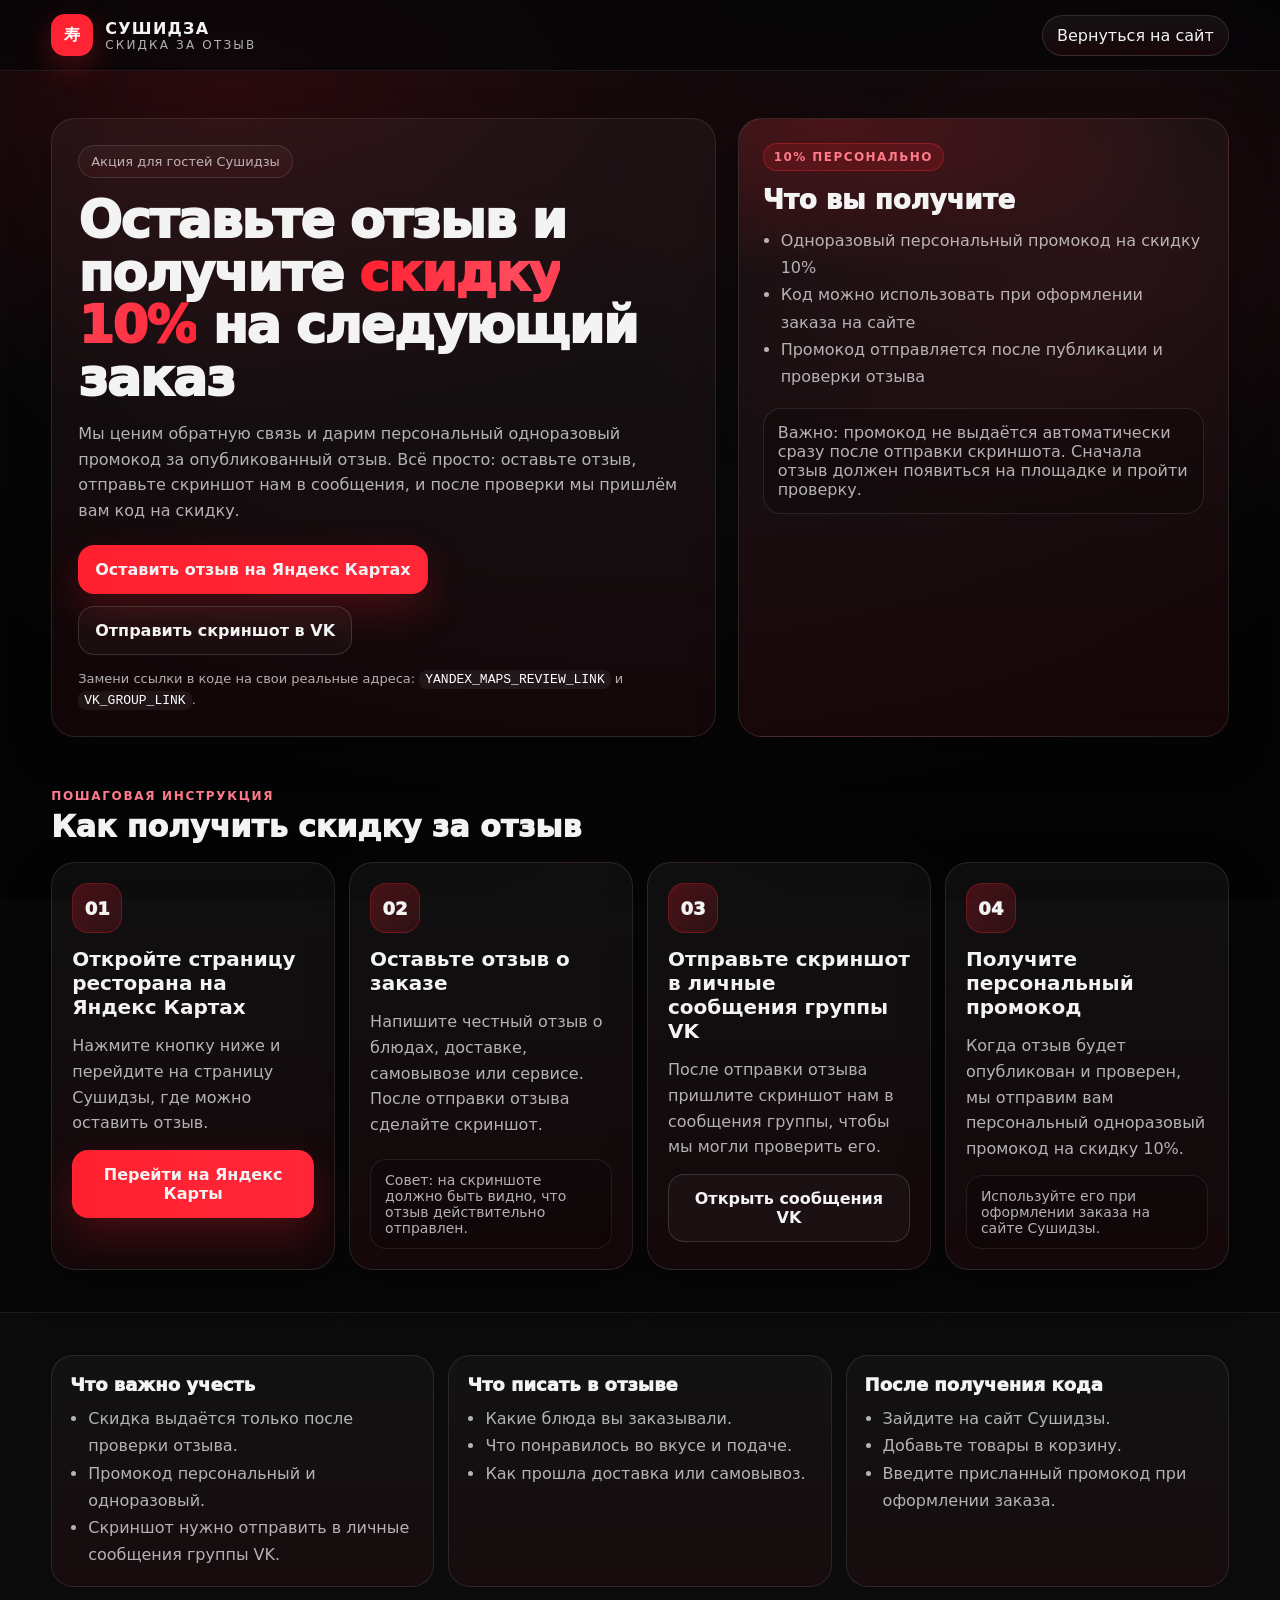
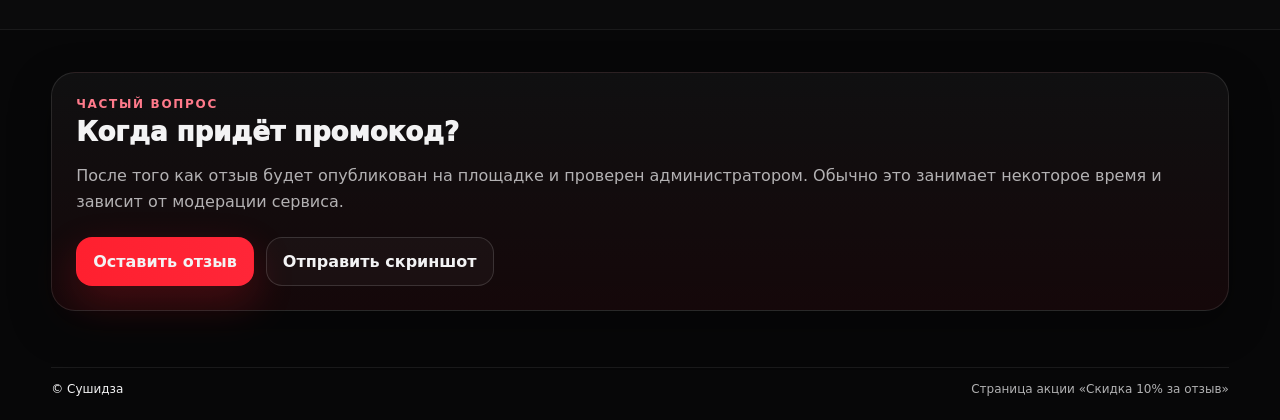
==== promo-reviews/index.html @ 4ba46c27 "Add files via upload" ====
<!doctype html>
<html lang="ru">
<head>
  <meta charset="UTF-8">
  <meta name="viewport" content="width=device-width, initial-scale=1.0">
  <title>Скидка 10% за отзыв — Сушидза</title>
  <meta name="description" content="Оставьте отзыв о ресторане Сушидза и получите персональный одноразовый промокод на скидку 10% для заказа на сайте.">
  <link rel="stylesheet" href="style.css">
</head>
<body>
  <div class="bg"></div>
  <div class="embers"></div>
  <div class="vignette"></div>

  <header class="header">
    <div class="wrap header__row">
      <a class="brand" href="../index.html">
        <div class="brand__mark">寿</div>
        <div>
          <div class="brand__name">СУШИДЗА</div>
          <div class="brand__sub">скидка за отзыв</div>
        </div>
      </a>
      <a class="header__back" href="../index.html">Вернуться на сайт</a>
    </div>
  </header>

  <main>
    <section class="hero">
      <div class="wrap hero__grid">
        <div class="hero__content card card--hero">
          <div class="pill">Акция для гостей Сушидзы</div>
          <h1 class="hero__title">Оставьте отзыв и получите <span class="grad">скидку 10%</span> на следующий заказ</h1>
          <p class="hero__desc">
            Мы ценим обратную связь и дарим персональный одноразовый промокод за опубликованный отзыв.
            Всё просто: оставьте отзыв, отправьте скриншот нам в сообщения, и после проверки мы пришлём вам код на скидку.
          </p>
          <div class="hero__actions">
            <a class="btn btn--primary" href="https://YANDEX_MAPS_REVIEW_LINK" target="_blank" rel="noopener noreferrer">Оставить отзыв на Яндекс Картах</a>
            <a class="btn btn--ghost" href="https://VK_GROUP_LINK" target="_blank" rel="noopener noreferrer">Отправить скриншот в VK</a>
          </div>
          <div class="hero__note">Замени ссылки в коде на свои реальные адреса: <code>YANDEX_MAPS_REVIEW_LINK</code> и <code>VK_GROUP_LINK</code>.</div>
        </div>

        <aside class="card card--accent">
          <div class="card__badge">10% персонально</div>
          <h2 class="card__title">Что вы получите</h2>
          <ul class="featureList">
            <li>Одноразовый персональный промокод на скидку 10%</li>
            <li>Код можно использовать при оформлении заказа на сайте</li>
            <li>Промокод отправляется после публикации и проверки отзыва</li>
          </ul>
          <div class="card__info">
            Важно: промокод не выдаётся автоматически сразу после отправки скриншота. Сначала отзыв должен появиться на площадке и пройти проверку.
          </div>
        </aside>
      </div>
    </section>

    <section class="section">
      <div class="wrap">
        <div class="section__head">
          <div>
            <div class="section__eyebrow">Пошаговая инструкция</div>
            <h2 class="section__title">Как получить скидку за отзыв</h2>
          </div>
        </div>

        <div class="steps">
          <article class="step card">
            <div class="step__num">01</div>
            <h3 class="step__title">Откройте страницу ресторана на Яндекс Картах</h3>
            <p class="step__text">
              Нажмите кнопку ниже и перейдите на страницу Сушидзы, где можно оставить отзыв.
            </p>
            <a class="btn btn--primary w100" href="https://YANDEX_MAPS_REVIEW_LINK" target="_blank" rel="noopener noreferrer">Перейти на Яндекс Карты</a>
          </article>

          <article class="step card">
            <div class="step__num">02</div>
            <h3 class="step__title">Оставьте отзыв о заказе</h3>
            <p class="step__text">
              Напишите честный отзыв о блюдах, доставке, самовывозе или сервисе. После отправки отзыва сделайте скриншот.
            </p>
            <div class="tip">Совет: на скриншоте должно быть видно, что отзыв действительно отправлен.</div>
          </article>

          <article class="step card">
            <div class="step__num">03</div>
            <h3 class="step__title">Отправьте скриншот в личные сообщения группы VK</h3>
            <p class="step__text">
              После отправки отзыва пришлите скриншот нам в сообщения группы, чтобы мы могли проверить его.
            </p>
            <a class="btn btn--ghost w100" href="https://VK_GROUP_LINK" target="_blank" rel="noopener noreferrer">Открыть сообщения VK</a>
          </article>

          <article class="step card">
            <div class="step__num">04</div>
            <h3 class="step__title">Получите персональный промокод</h3>
            <p class="step__text">
              Когда отзыв будет опубликован и проверен, мы отправим вам персональный одноразовый промокод на скидку 10%.
            </p>
            <div class="tip">Используйте его при оформлении заказа на сайте Сушидзы.</div>
          </article>
        </div>
      </div>
    </section>

    <section class="section section--dark">
      <div class="wrap infoGrid">
        <article class="infoCard">
          <div class="infoCard__title">Что важно учесть</div>
          <ul class="list">
            <li>Скидка выдаётся только после проверки отзыва.</li>
            <li>Промокод персональный и одноразовый.</li>
            <li>Скриншот нужно отправить в личные сообщения группы VK.</li>
          </ul>
        </article>

        <article class="infoCard">
          <div class="infoCard__title">Что писать в отзыве</div>
          <ul class="list">
            <li>Какие блюда вы заказывали.</li>
            <li>Что понравилось во вкусе и подаче.</li>
            <li>Как прошла доставка или самовывоз.</li>
          </ul>
        </article>

        <article class="infoCard">
          <div class="infoCard__title">После получения кода</div>
          <ul class="list">
            <li>Зайдите на сайт Сушидзы.</li>
            <li>Добавьте товары в корзину.</li>
            <li>Введите присланный промокод при оформлении заказа.</li>
          </ul>
        </article>
      </div>
    </section>

    <section class="section faqSection">
      <div class="wrap faq">
        <div class="faq__content card">
          <div class="section__eyebrow">Частый вопрос</div>
          <h2 class="section__title section__title--small">Когда придёт промокод?</h2>
          <p class="hero__desc hero__desc--small">
            После того как отзыв будет опубликован на площадке и проверен администратором. Обычно это занимает некоторое время и зависит от модерации сервиса.
          </p>
          <div class="faq__actions">
            <a class="btn btn--primary" href="https://YANDEX_MAPS_REVIEW_LINK" target="_blank" rel="noopener noreferrer">Оставить отзыв</a>
            <a class="btn btn--ghost" href="https://VK_GROUP_LINK" target="_blank" rel="noopener noreferrer">Отправить скриншот</a>
          </div>
        </div>
      </div>
    </section>
  </main>

  <footer class="footer">
    <div class="wrap">
      <div class="footer__line"></div>
      <div class="footer__row">
        <div>© Сушидза</div>
        <div class="muted">Страница акции «Скидка 10% за отзыв»</div>
      </div>
    </div>
  </footer>
</body>
</html>
---- promo-reviews/style.css ----
:root{
  --bg:#070708;
  --bg2:#0b0b0d;
  --card:rgba(255,255,255,.06);
  --card2:rgba(255,255,255,.08);
  --stroke:rgba(255,255,255,.12);
  --txt:#f3f3f4;
  --muted:rgba(243,243,244,.72);
  --accent:#ff202f;
  --accent2:#ff2638;
  --accentSoft:#ff7a8b;
  --accentRgb:255,32,47;
  --accent2Rgb:255,38,56;
  --accentSoftRgb:255,122,139;
  --shadow:0 20px 60px rgba(0,0,0,.55);
  --r:18px;
  --r2:24px;
}

*{box-sizing:border-box}
html,body{height:100%}
body{
  margin:0;
  font-family:ui-sans-serif,system-ui,-apple-system,Segoe UI,Roboto,Arial;
  background:var(--bg);
  color:var(--txt);
  overflow-x:hidden;
  padding-top:76px;
}

a{color:inherit;text-decoration:none}
.wrap{width:min(1180px,92vw);margin:0 auto}
.w100{width:100%}

.bg{
  position:fixed; inset:0;
  background:
    radial-gradient(1200px 600px at 18% 10%, rgba(var(--accentRgb),.14), transparent 55%),
    radial-gradient(900px 600px at 85% 25%, rgba(var(--accent2Rgb),.10), transparent 55%),
    radial-gradient(800px 600px at 50% 120%, rgba(var(--accentSoftRgb),.06), transparent 55%),
    linear-gradient(180deg,var(--bg),var(--bg2));
  z-index:-3;
}

.embers{
  position:fixed; inset:-40px;
  background-image:
    radial-gradient(2px 2px at 20% 30%, rgba(var(--accent2Rgb),.55), transparent 60%),
    radial-gradient(2px 2px at 70% 60%, rgba(var(--accentRgb),.45), transparent 60%),
    radial-gradient(1px 1px at 40% 80%, rgba(var(--accentSoftRgb),.35), transparent 60%),
    radial-gradient(1px 1px at 80% 20%, rgba(var(--accentSoftRgb),.25), transparent 60%);
  filter:blur(.2px);
  opacity:.55;
  animation:float 8s ease-in-out infinite;
  z-index:-2;
}

.vignette{
  position:fixed; inset:0;
  background:radial-gradient(1200px 800px at 50% 20%, transparent 45%, rgba(0,0,0,.55) 78%);
  z-index:-1;
}

@keyframes float{
  0%,100%{transform:translateY(0)}
  50%{transform:translateY(18px)}
}

.header{
  position:fixed;
  top:0; left:0; right:0;
  z-index:20;
  background:rgba(6,6,7,.72);
  backdrop-filter:blur(14px);
  border-bottom:1px solid rgba(255,255,255,.08);
}

.header__row{
  display:flex; align-items:center; justify-content:space-between;
  padding:14px 0;
  gap:16px;
}

.brand{display:flex; align-items:center; gap:12px}
.brand__mark{
  width:42px; height:42px;
  border-radius:14px;
  display:grid; place-items:center;
  font-weight:900;
  color:#fff;
  background:linear-gradient(135deg,var(--accent),var(--accent2));
  box-shadow:0 10px 30px rgba(var(--accentRgb),.28);
}
.brand__name{font-weight:900; letter-spacing:.08em}
.brand__sub{font-size:12px; color:var(--muted); letter-spacing:.18em; text-transform:uppercase}
.header__back{
  padding:10px 14px;
  border-radius:999px;
  border:1px solid rgba(255,255,255,.12);
  background:linear-gradient(180deg, rgba(255,255,255,.05), rgba(var(--accentRgb),.07));
}

.hero{padding:42px 0 10px}
.hero__grid{display:grid; grid-template-columns:1.15fr .85fr; gap:22px; align-items:stretch}
@media (max-width:920px){.hero__grid{grid-template-columns:1fr}}

.card{
  border-radius:var(--r2);
  border:1px solid rgba(255,255,255,.10);
  background:linear-gradient(180deg, rgba(255,255,255,.04), rgba(var(--accentRgb),.06));
  box-shadow:0 14px 40px rgba(0,0,0,.35);
}
.card--hero{padding:26px}
.card--accent{
  padding:24px;
  position:relative;
  overflow:hidden;
  background:
    radial-gradient(600px 260px at 20% 0%, rgba(var(--accentRgb),.20), transparent 60%),
    linear-gradient(180deg, rgba(255,255,255,.04), rgba(var(--accentRgb),.08));
}
.card__badge{
  display:inline-flex;
  padding:6px 10px;
  border-radius:999px;
  background:rgba(var(--accentRgb),.14);
  border:1px solid rgba(var(--accentRgb),.35);
  color:var(--accentSoft);
  font-weight:900;
  letter-spacing:.12em;
  font-size:12px;
  text-transform:uppercase;
}
.card__title{margin:14px 0 12px; font-size:26px; font-weight:950}
.card__info{
  margin-top:18px;
  padding:14px;
  border-radius:18px;
  border:1px solid rgba(255,255,255,.10);
  background:rgba(0,0,0,.20);
  color:var(--muted);
}

.pill{
  display:inline-flex; gap:10px; align-items:center;
  padding:8px 12px;
  border-radius:999px;
  border:1px solid rgba(255,255,255,.12);
  background:linear-gradient(180deg, rgba(255,255,255,.04), rgba(var(--accentRgb),.06));
  color:var(--muted);
  font-size:13px;
}

.hero__title{
  margin:16px 0 10px;
  font-size:clamp(34px,4vw,58px);
  line-height:1.03;
  font-weight:950;
  letter-spacing:-.03em;
}
.grad{
  background:linear-gradient(90deg, var(--accent) 0%, #ff4a5d 48%, var(--accent2) 100%);
  -webkit-background-clip:text;
  background-clip:text;
  color:transparent;
}
.hero__desc{color:var(--muted); font-size:16px; max-width:60ch; line-height:1.6}
.hero__desc--small{max-width:none}
.hero__actions{display:flex; gap:12px; margin:22px 0 14px; flex-wrap:wrap}
.hero__note{color:var(--muted); font-size:13px; line-height:1.5}
.hero__note code{
  padding:2px 6px;
  border-radius:8px;
  background:rgba(255,255,255,.06);
  color:#fff;
}

.btn{
  border:1px solid rgba(255,255,255,.14);
  background:linear-gradient(180deg, rgba(255,255,255,.04), rgba(var(--accentRgb),.06));
  color:var(--txt);
  padding:14px 16px;
  border-radius:16px;
  cursor:pointer;
  display:inline-flex; align-items:center; justify-content:center;
  gap:10px;
  transition:transform .15s ease,border-color .15s ease,filter .15s ease;
  text-align:center;
  font-weight:800;
}
.btn:hover{border-color:rgba(255,255,255,.24); transform:translateY(-1px)}
.btn--primary{
  border-color:transparent;
  background:linear-gradient(90deg,var(--accent),var(--accent2));
  box-shadow:0 16px 40px rgba(var(--accentRgb),.22);
  font-weight:900;
}
.btn--ghost{background:rgba(255,255,255,.03)}

.section{padding:42px 0}
.section--dark{
  background:rgba(255,255,255,.02);
  border-top:1px solid rgba(255,255,255,.06);
  border-bottom:1px solid rgba(255,255,255,.06);
}
.section__head{display:flex; align-items:flex-end; justify-content:space-between; gap:16px; flex-wrap:wrap; margin-bottom:18px}
.section__eyebrow{color:var(--accentSoft); font-weight:900; letter-spacing:.14em; font-size:12px; text-transform:uppercase}
.section__title{margin:6px 0 0; font-size:30px; font-weight:950}
.section__title--small{font-size:26px}

.steps{display:grid; grid-template-columns:repeat(4,1fr); gap:14px}
@media (max-width:1100px){.steps{grid-template-columns:repeat(2,1fr)}}
@media (max-width:640px){.steps{grid-template-columns:1fr}}
.step{padding:20px; display:flex; flex-direction:column; gap:14px}
.step__num{
  width:50px; height:50px;
  border-radius:16px;
  display:grid; place-items:center;
  font-weight:950;
  font-size:18px;
  background:linear-gradient(135deg, rgba(var(--accentRgb),.24), rgba(var(--accent2Rgb),.12));
  border:1px solid rgba(var(--accentRgb),.28);
}
.step__title{margin:0; font-size:20px; font-weight:900; line-height:1.2}
.step__text{margin:0; color:var(--muted); line-height:1.6}
.tip{
  margin-top:auto;
  padding:12px 14px;
  border-radius:16px;
  background:rgba(0,0,0,.18);
  border:1px solid rgba(255,255,255,.08);
  color:var(--muted);
  font-size:14px;
}

.featureList,.list{margin:0; padding-left:18px; color:var(--muted); line-height:1.7}
.infoGrid{display:grid; grid-template-columns:repeat(3,1fr); gap:14px}
@media (max-width:900px){.infoGrid{grid-template-columns:1fr}}
.infoCard{
  border:1px solid rgba(255,255,255,.10);
  background:linear-gradient(180deg, rgba(255,255,255,.03), rgba(var(--accentRgb),.05));
  border-radius:22px;
  padding:18px;
}
.infoCard__title{font-weight:950; margin-bottom:10px; font-size:18px}

.faq{display:grid; grid-template-columns:1fr; gap:14px}
.faq__content{padding:24px}
.faq__actions{display:flex; gap:12px; flex-wrap:wrap; margin-top:22px}

.footer{margin-top:12px; padding-bottom:26px}
.footer__line{height:1px; background:rgba(255,255,255,.08); margin:14px 0}
.footer__row{display:flex; justify-content:space-between; gap:12px; flex-wrap:wrap; font-size:12px}
.muted{color:var(--muted)}

@media (max-width:640px){
  body{padding-top:70px}
  .card--hero,.card--accent,.faq__content,.infoCard,.step{padding:18px}
  .hero__actions,.faq__actions{flex-direction:column}
  .btn{width:100%}
  .header__row{align-items:flex-start; flex-direction:column}
}
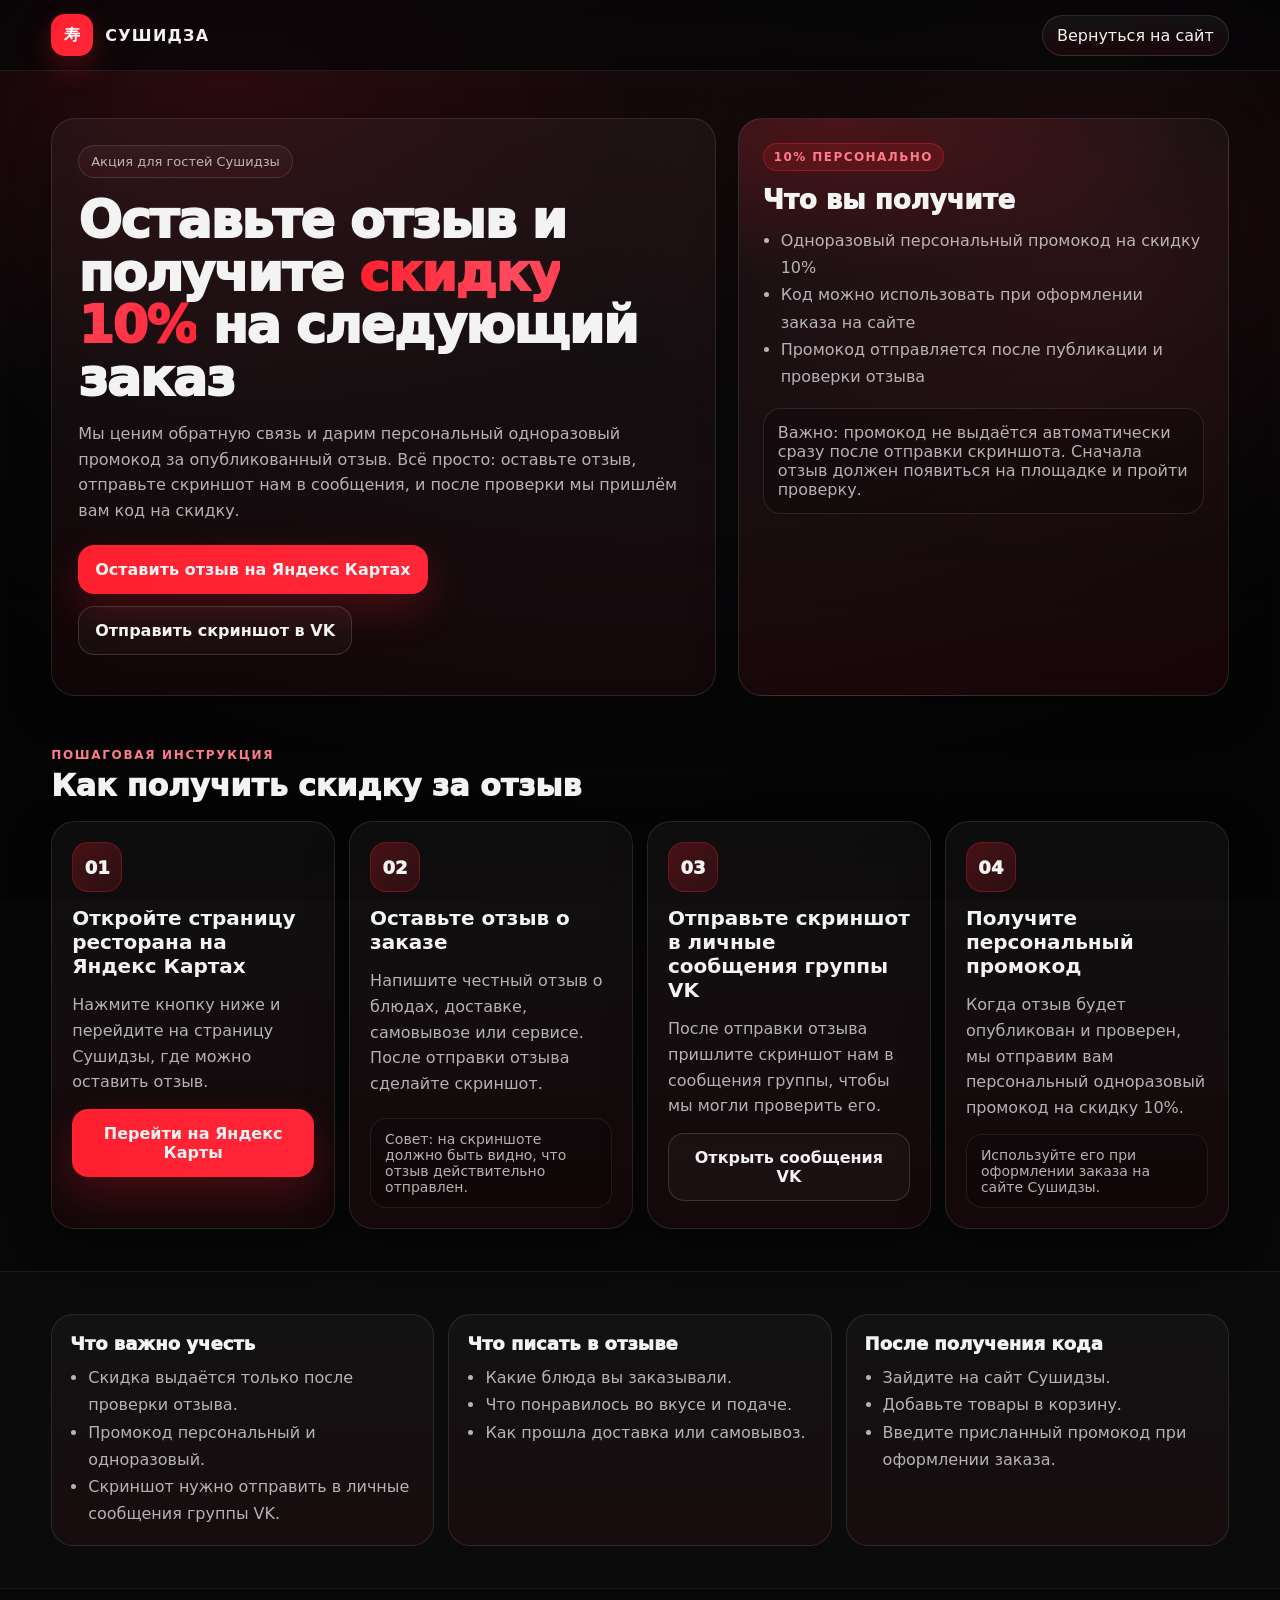
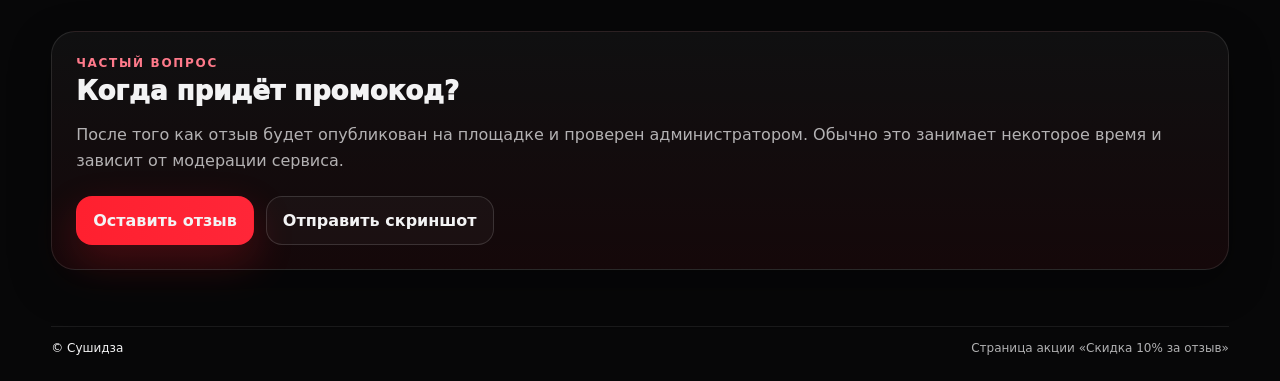
==== commit 48eccfd0: "Update index.html" ====
--- a/promo-reviews/index.html
+++ b/promo-reviews/index.html
@@ -3,8 +3,7 @@
 <head>
   <meta charset="UTF-8">
   <meta name="viewport" content="width=device-width, initial-scale=1.0">
-  <title>Скидка 10% за отзыв — Сушидза</title>
-  <meta name="description" content="Оставьте отзыв о ресторане Сушидза и получите персональный одноразовый промокод на скидку 10% для заказа на сайте.">
+  <title>СУШИДЗА | Доставка еды в Оренбурге – шашлык, роллы, пицца, суши</title>
   <link rel="stylesheet" href="style.css">
 </head>
 <body>
@@ -15,10 +14,9 @@
   <header class="header">
     <div class="wrap header__row">
       <a class="brand" href="../index.html">
-        <div class="brand__mark">寿</div>
+        <div class="brand__mark" >寿</div>
         <div>
           <div class="brand__name">СУШИДЗА</div>
-          <div class="brand__sub">скидка за отзыв</div>
         </div>
       </a>
       <a class="header__back" href="../index.html">Вернуться на сайт</a>
@@ -39,7 +37,6 @@
             <a class="btn btn--primary" href="https://YANDEX_MAPS_REVIEW_LINK" target="_blank" rel="noopener noreferrer">Оставить отзыв на Яндекс Картах</a>
             <a class="btn btn--ghost" href="https://VK_GROUP_LINK" target="_blank" rel="noopener noreferrer">Отправить скриншот в VK</a>
           </div>
-          <div class="hero__note">Замени ссылки в коде на свои реальные адреса: <code>YANDEX_MAPS_REVIEW_LINK</code> и <code>VK_GROUP_LINK</code>.</div>
         </div>
 
         <aside class="card card--accent">
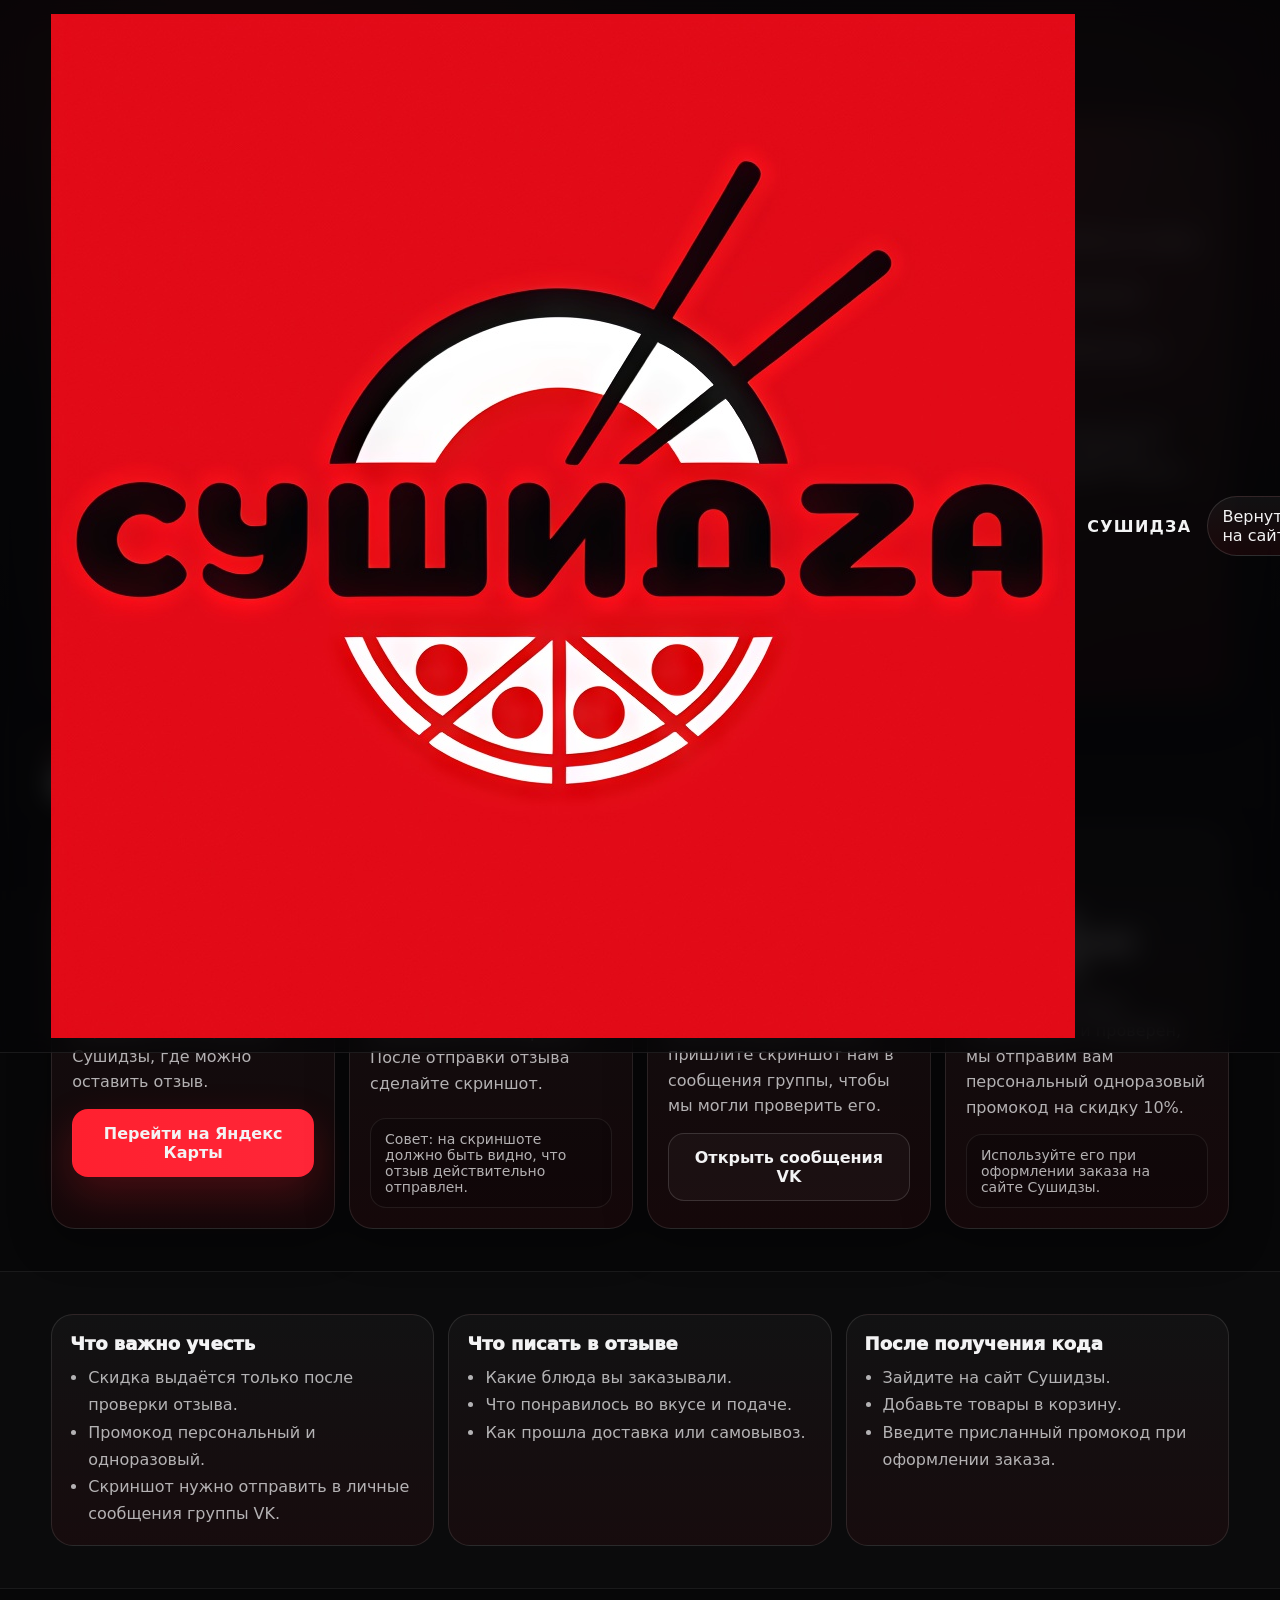
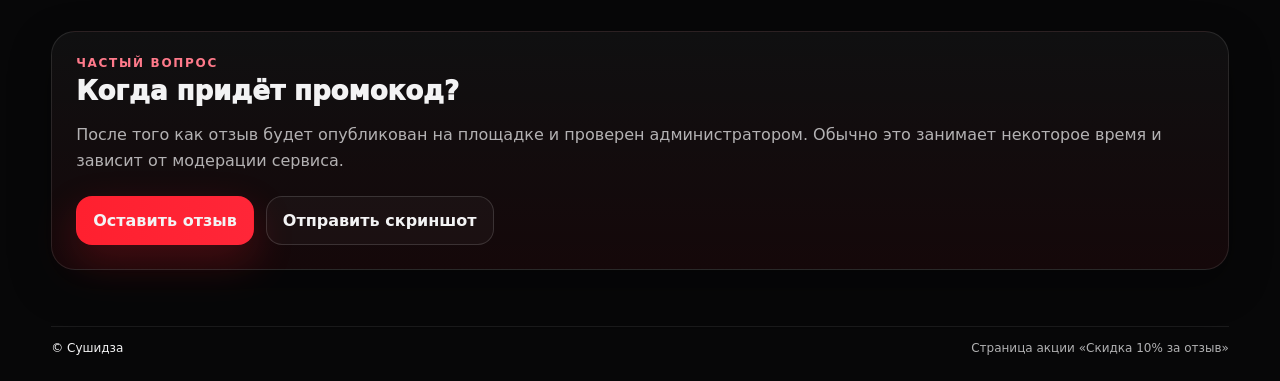
==== commit b638831a: "Update index.html" ====
--- a/promo-reviews/index.html
+++ b/promo-reviews/index.html
@@ -14,7 +14,7 @@
   <header class="header">
     <div class="wrap header__row">
       <a class="brand" href="../index.html">
-        <div class="brand__mark" >寿</div>
+        <img class="brand__logo" src="../assets/logo.png" alt="Сушидза">
         <div>
           <div class="brand__name">СУШИДЗА</div>
         </div>
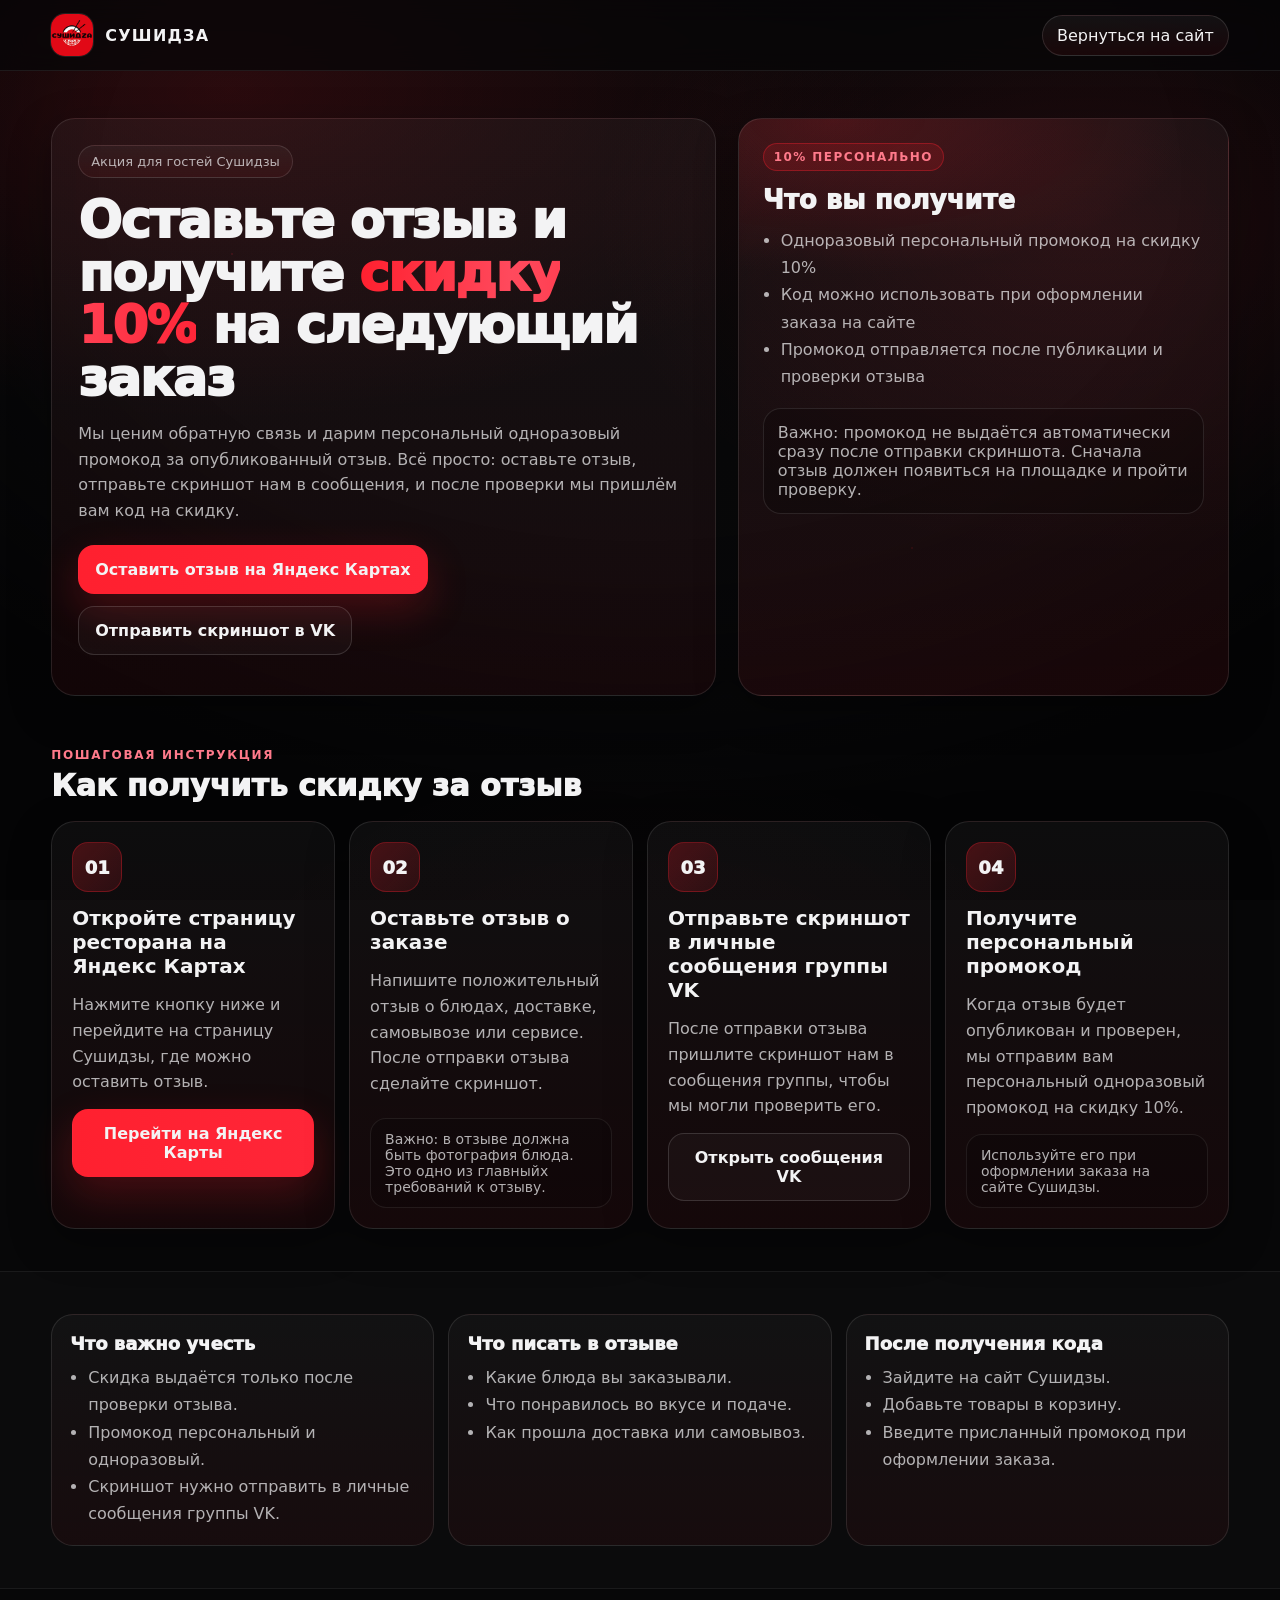
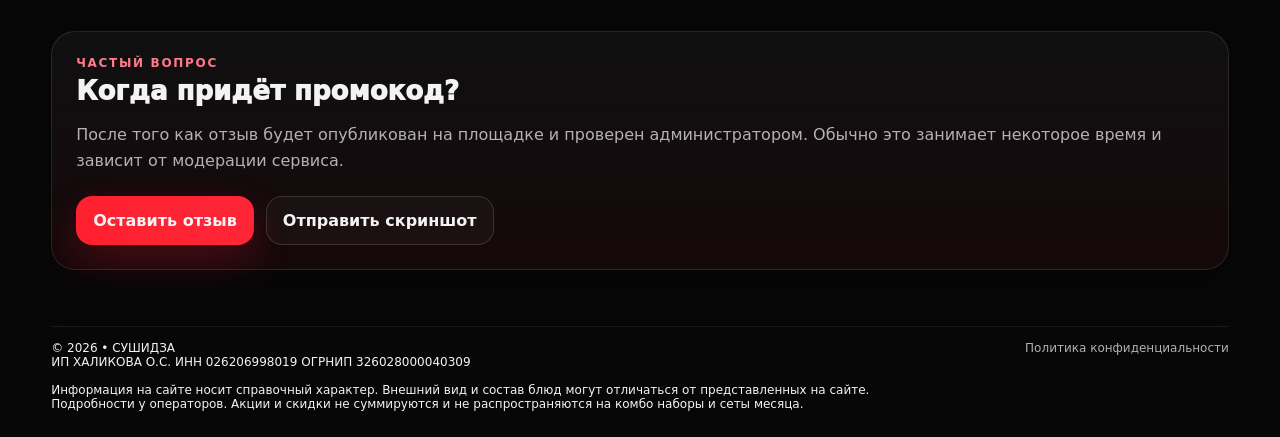
==== commit 48ffc6cd: "Update index.html" ====
--- a/promo-reviews/index.html
+++ b/promo-reviews/index.html
@@ -77,9 +77,9 @@
             <div class="step__num">02</div>
             <h3 class="step__title">Оставьте отзыв о заказе</h3>
             <p class="step__text">
-              Напишите честный отзыв о блюдах, доставке, самовывозе или сервисе. После отправки отзыва сделайте скриншот.
+              Напишите положительный отзыв о блюдах, доставке, самовывозе или сервисе. После отправки отзыва сделайте скриншот.
             </p>
-            <div class="tip">Совет: на скриншоте должно быть видно, что отзыв действительно отправлен.</div>
+            <div class="tip">Важно: в отзыве должна быть фотография блюда. Это одно из главныйх требований к отзыву.</div>
           </article>
 
           <article class="step card">
@@ -155,8 +155,8 @@
     <div class="wrap">
       <div class="footer__line"></div>
       <div class="footer__row">
-        <div>© Сушидза</div>
-        <div class="muted">Страница акции «Скидка 10% за отзыв»</div>
+        <div>© 2026 • СУШИДЗА<br>ИП ХАЛИКОВА О.С. ИНН 026206998019 ОГРНИП 326028000040309<br><br>Информация на сайте носит справочный характер. Внешний вид и состав блюд могут отличаться от представленных на сайте.<br>Подробности у операторов. Акции и скидки не суммируются и не распространяются на комбо наборы и сеты месяца.</div>
+        <div class="muted" href="privacy.html">Политика конфиденциальности</div>
       </div>
     </div>
   </footer>
--- a/promo-reviews/style.css
+++ b/promo-reviews/style.css
@@ -258,5 +258,29 @@
   .card--hero,.card--accent,.faq__content,.infoCard,.step{padding:18px}
   .hero__actions,.faq__actions{flex-direction:column}
   .btn{width:100%}
-  .header__row{align-items:flex-start; flex-direction:column}
-}
+
+  .header__row{
+    align-items:center;
+    justify-content:space-between;
+    flex-direction:row;
+  }
+
+  .header__back{
+    white-space:nowrap;
+    flex-shrink:0;
+  }
+
+  .brand{
+    min-width:0;
+  }
+}
+
+.brand__logo{
+  width:42px;
+  height:42px;
+  border-radius:14px;
+  display:block;
+  object-fit:contain;
+  flex:0 0 42px;
+  box-shadow:0 0 0 1px rgba(255,255,255,.10);
+}
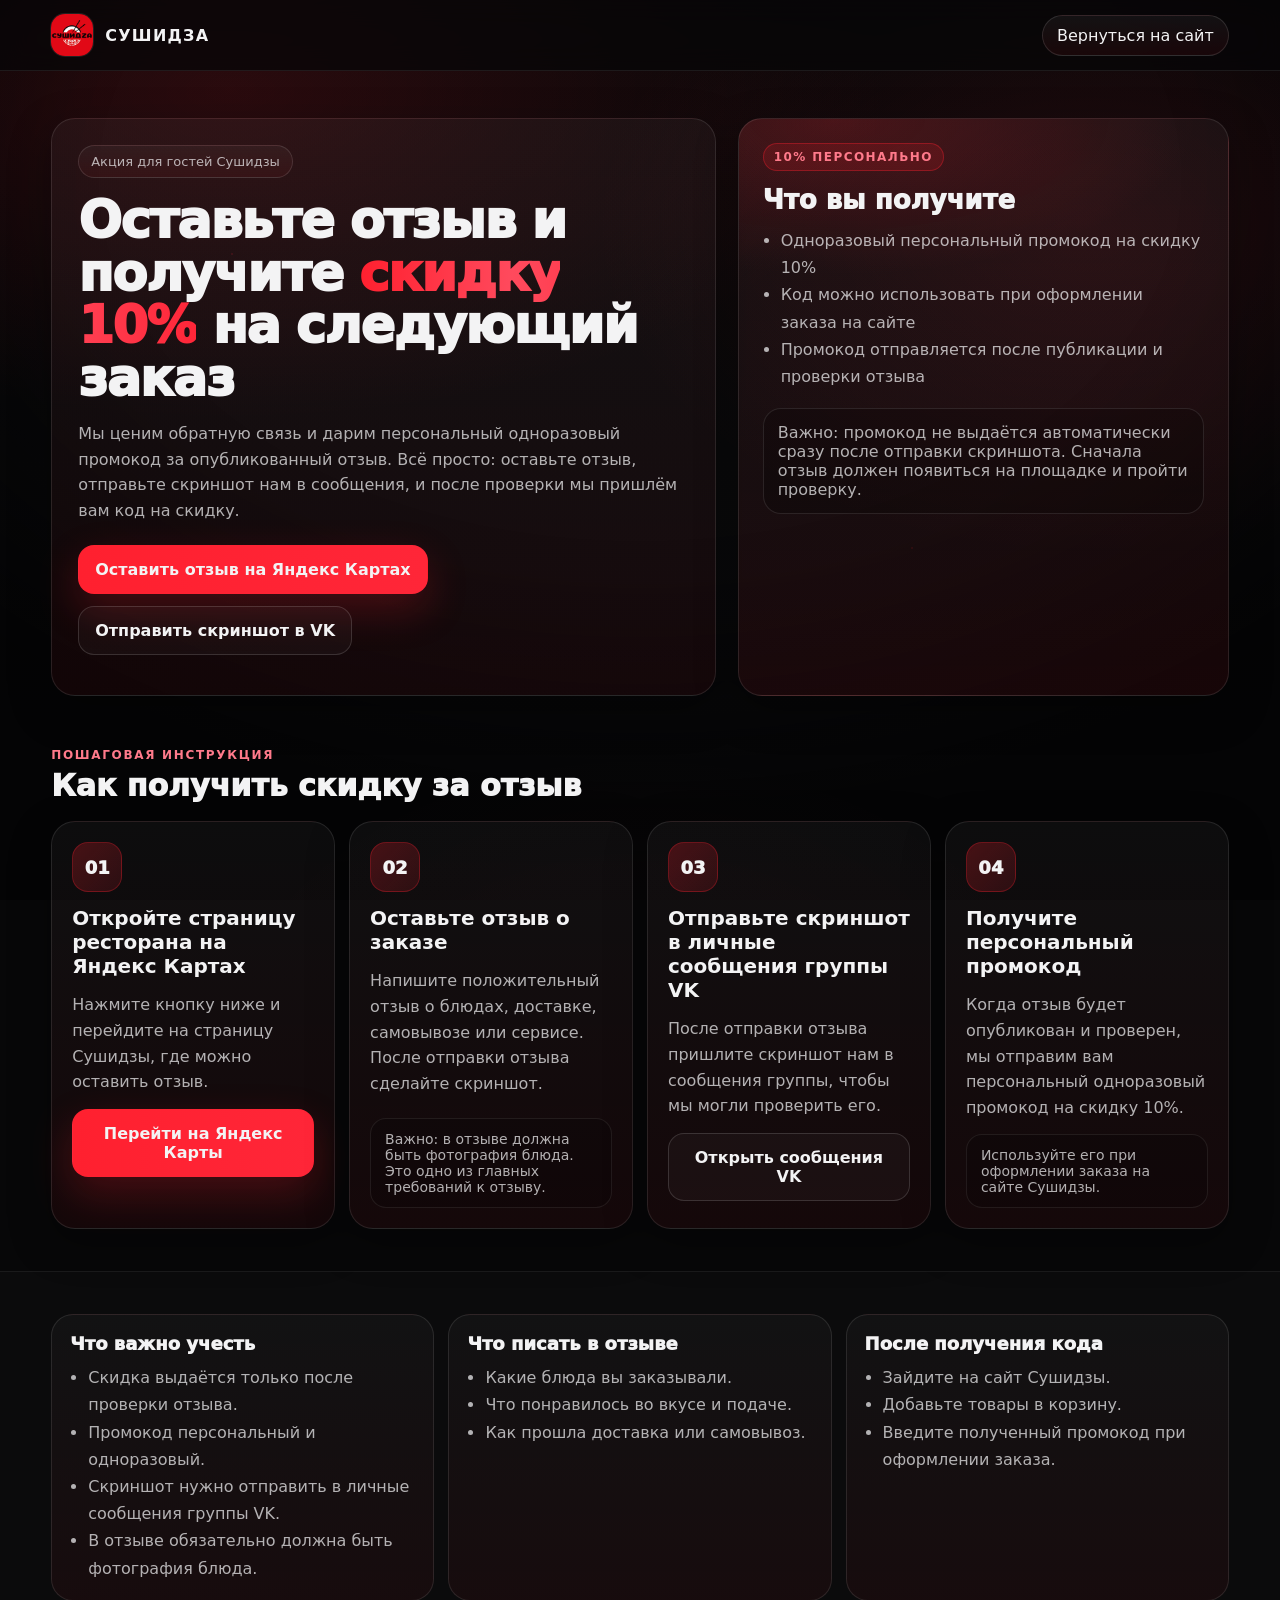
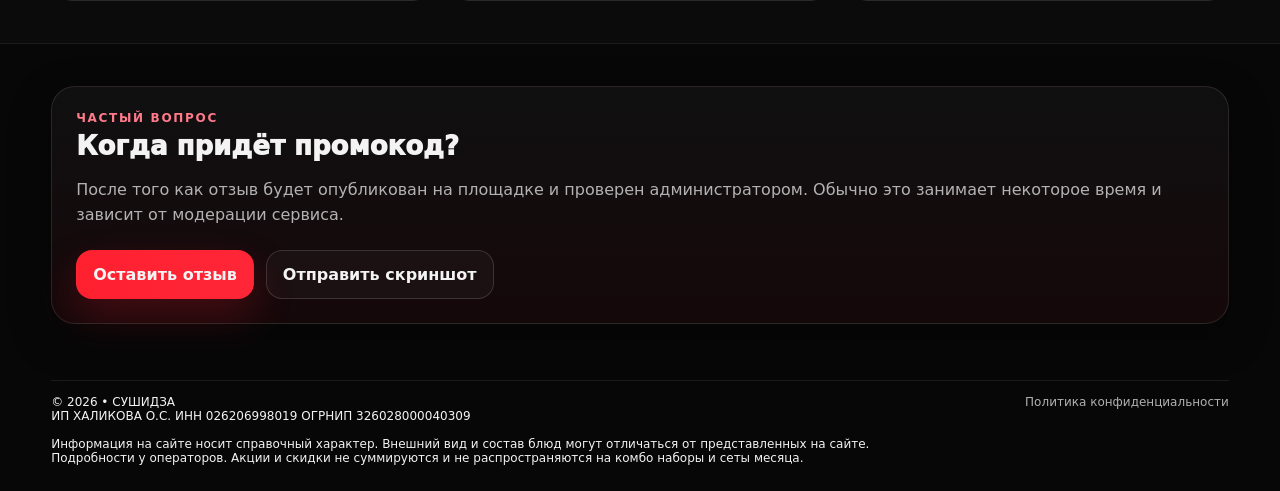
==== commit ebba0ba5: "Update index.html" ====
--- a/promo-reviews/index.html
+++ b/promo-reviews/index.html
@@ -79,7 +79,7 @@
             <p class="step__text">
               Напишите положительный отзыв о блюдах, доставке, самовывозе или сервисе. После отправки отзыва сделайте скриншот.
             </p>
-            <div class="tip">Важно: в отзыве должна быть фотография блюда. Это одно из главныйх требований к отзыву.</div>
+            <div class="tip">Важно: в отзыве должна быть фотография блюда. Это одно из главных требований к отзыву.</div>
           </article>
 
           <article class="step card">
@@ -111,6 +111,7 @@
             <li>Скидка выдаётся только после проверки отзыва.</li>
             <li>Промокод персональный и одноразовый.</li>
             <li>Скриншот нужно отправить в личные сообщения группы VK.</li>
+            <li>В отзыве обязательно должна быть фотография блюда.</li>
           </ul>
         </article>
 
@@ -128,7 +129,7 @@
           <ul class="list">
             <li>Зайдите на сайт Сушидзы.</li>
             <li>Добавьте товары в корзину.</li>
-            <li>Введите присланный промокод при оформлении заказа.</li>
+            <li>Введите полученный промокод при оформлении заказа.</li>
           </ul>
         </article>
       </div>
@@ -156,7 +157,7 @@
       <div class="footer__line"></div>
       <div class="footer__row">
         <div>© 2026 • СУШИДЗА<br>ИП ХАЛИКОВА О.С. ИНН 026206998019 ОГРНИП 326028000040309<br><br>Информация на сайте носит справочный характер. Внешний вид и состав блюд могут отличаться от представленных на сайте.<br>Подробности у операторов. Акции и скидки не суммируются и не распространяются на комбо наборы и сеты месяца.</div>
-        <div class="muted" href="privacy.html">Политика конфиденциальности</div>
+        <div class="muted" href="./privacy.html">Политика конфиденциальности</div>
       </div>
     </div>
   </footer>
